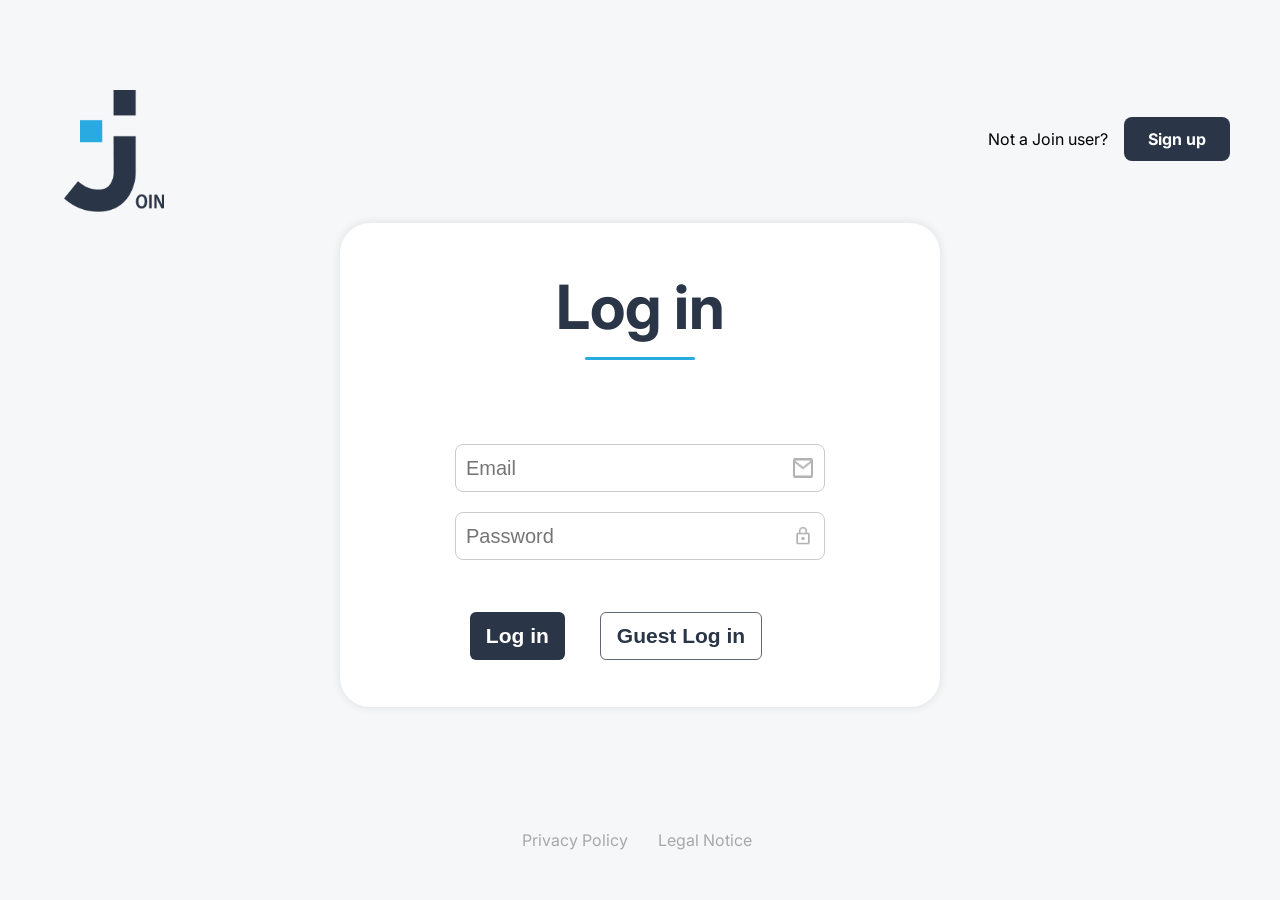
==== index.html @ 69a93306 "feat: add password visibility toggle for login & signup" ====
<!DOCTYPE html>
<html lang="en">
<head>
    <meta charset="UTF-8">
    <meta name="viewport" content="width=device-width, initial-scale=1.0">
    <title>Join – Log in</title>
    <link rel="icon" href="./assets/icons/favicon.svg" type="image/png">
    <link rel="stylesheet" href="./style.css">
    <link rel="stylesheet" href="./styles/main.css">
    <link rel="stylesheet" href="./styles/login.css">
</head>
<body class="logIn">

    <div class="splashLogoContainer" id="splashLogoContainer">
        <img class="logoImage" id="splashLogo" src="./assets/img/logo_dark.png" alt="Join Logo">
    </div>

    <header class="logInHeader fadeHeader">
        <img class="logInLogo" src="/assets/img/logo_dark.png" alt="Join Logo">
        <div class="signupContainer">
            <span>Not a Join user?</span>
            <a href="/htmls/signup.html">Sign up</a>
        </div>
    </header>

    <main class="logInMain fadeMain">
        <div class="logInBox">

            <h1>Log in</h1>

            <p id="msgBox" class="msgBox"></p>

            <form action="#">

                <div class="inputField">
                    <input
                        id="loginEmail"
                        type="email"
                        name="email"
                        placeholder="Email"
                        aria-label="Email"
                        required
                    >
                    <img class="inputIcon" src="/assets/icons/mail.png" alt="" aria-hidden="true">
                </div>

                <div class="inputField loginInputWrapper">
                    <input
                        id="loginPassword"
                        type="password"
                        name="password"
                        placeholder="Password"
                        aria-label="Password"
                        required
                    >
                    <img
                        id="loginPasswordToggle"
                        class="inputIcon passwordToggle"
                        src="/assets/icons/lock.png"
                        alt="Toggle password visibility"
                        role="button"
                        tabindex="0"
                    >
                </div>

                <p class="wrongDataAlert">Check your email and password. Please try again.</p>

                <div class="loginButtons">
                    <button class="logInBtn" type="submit">Log in</button>
                    <button class="guestBtn" type="button" id="guestLoginBtn">Guest Log in</button>
                </div>

            </form>

        </div>
    </main>

    <footer class="logInFooter fadeFooter">
        <a href="/htmls/privacy_policy.html">Privacy Policy</a>
        <a href="/htmls/legal_notice.html">Legal Notice</a>
    </footer>

    <div class="landscape_blocker">
        <p>Please rotate your device.</p>
    </div>

    <script src="./scripts/firebase.js" defer></script>
    <script src="./scripts/splashlogo.js" defer></script>
    <script src="./scripts/login.js" defer></script>
</body>
</html>
---- style.css ----
/* Variables */

.splashScreen {
  min-height: 100vh;
  background-color: var(--background-color);
}

.splashLogo {
  position: fixed;
  width: 100px;
  height: auto;
  animation: splashFlyUp 2s ease-in-out forwards;
}

@keyframes splashFlyUp {
  0% {
    top: 50%;
    left: 50%;
    transform: translate(-50%, -50%) scale(0.6);
    opacity: 0;
  }
  40% {
    top: 50%;
    left: 50%;
    transform: translate(-50%, -50%) scale(1.05);
    opacity: 1;
  }
  60% {
    top: 50%;
    left: 50%;
    transform: translate(-50%, -50%) scale(1);
    opacity: 1;
  }
  100% {
    top: 80px;
    left: 64px;
    transform: translate(0, 0) scale(1);
    opacity: 1;
  }
}

.hidden {
  display: none !important;
}

/* Reset CSS */
* {
  margin: 0;
  padding: 0;
  box-sizing: border-box;
}

body {
  min-height: 100vh;
  font-family: "Inter", sans-serif;
  font-size: 16px;
}

/* Dialog */

body:has(dialog[open]) {
  overflow: hidden;
}

dialog::backdrop {
    background: rgba(0, 0, 0, 0.3);
}
---- styles/main.css ----
/* Variables */
:root {
  /* Global */
  --color-primary: #cdcdcd;
  --color-secondary: #29abe2;
  --color-tertiary: #2a3647;
  --color-quaternary: #1fd7c1;
  --color-quinary: #0038ff;

  /* Layout backgrounds */
  --sidebar-background: #2a3647;
  --sidebar-current-background: #091931;
  --main-background: #ffffff;
  --content-background: #f6f7f8;
  --sidebar-hover-background: rgba(255, 255, 255, 0.08);
  --backdrop: rgba(0, 0, 0, 0.6);

  /* Layout */
  --header-height: 96px;
  --bottom-nav-height: 80px;
  --sidebar-width: clamp(220px, 20vw, 300px);
  --content-padding-x: clamp(16px, 3vw, 40px);
  --content-padding-y: 20px;

  /* Sidebar text/icon */
  --sidebar-link-color: #cdcdcd;
  --sidebar-current-color: #ffffff;

  /* used by add_task.css and contacts.css */
  --hover-color: #a8a8a8;
  --primary-color: var(--sidebar-background);

  /* obligatory font-sizes*/
  --font-size-button: 16px;
  --font-size-page-title: clamp(36px, 4vw, 48px);
}

/*Fonts*/
@font-face {
  font-family: "Inter";
  src: url("../assets/fonts/Inter-VariableFont_opsz,wght.ttf") format("truetype");
  font-weight: 100 900;
  font-style: normal;
}

/* Main content frame */
.content {
  min-height: calc(100vh - var(--header-height));
  margin-top: var(--header-height);
  margin-left: var(--sidebar-width);
  padding: var(--content-padding-y) var(--content-padding-x);
  background-color: var(--content-background);
}

/* Landscape blocker */
.landscape_blocker {
  position: fixed;
  inset: 0;
  z-index: 9999;
  display: none;
  justify-content: center;
  align-items: center;
  padding: var(--content-padding-y) var(--content-padding-x);
  background: var(--content-background);
  color: var(--color-tertiary);
  text-align: center;
}

.landscape_blocker p {
  font-size: 24px;
  font-weight: 700;
  line-height: 1.2;
}

@media (max-width: 767px) {
  .content {
    margin-left: 0;
  }
}

@media (max-width: 767px) {
  .content {
    min-height: calc(100dvh - var(--header-height) - var(--bottom-nav-height));
    padding-bottom: calc(var(--bottom-nav-height) + var(--content-padding-y));
  }
}

@media (max-width: 855px) and (orientation: landscape) {
  .header_main,
  .sidebar,
  .content,
  .logInHeader,
  .logInMain,
  .logInFooter {
    display: none !important;
  }

  .landscape_blocker {
    display: flex;
  }

  body {
    overflow: hidden;
  }
}
---- styles/login.css ----
.logIn {
    background-color: rgb(246, 247, 248);
}


.logInHeader {
    display: flex;
    justify-content: space-between;
    align-items: center;
    position: relative;
    z-index: 2;
    padding: 0 50px 0 40px;
    overflow: hidden;
    height: 150px;
    top: 64px;
    padding-left: 64px;
}


.logInLogo {
    width: 100px;
    height: auto;
    padding-top: 24px;
}


.splashLogoContainer {
    position: fixed;
    inset: 0;
    background-color: rgb(246, 247, 248);
    display: flex;
    align-items: center;
    justify-content: center;
    z-index: 999;
    transition: background-color 0.8s ease-in-out, opacity 0.6s ease-in-out;
}


.mobileLogoImage {
    display: none;
    position: absolute;
    top: 50%;
    left: 50%;
    width: 100px;
    height: auto;
    transform: translate(-50%, -50%);
    opacity: 1;
    z-index: 1;
    transition: opacity 0.5s ease-in-out;
}


.logoImage {
    position: absolute;
    top: 50%;
    left: 50%;
    width: 100px;
    height: auto;
    transform: translate(-50%, -50%);
    opacity: 1;
    z-index: 2;
    transition: opacity 0.5s ease-in-out;
}


@keyframes logoFlyUp {
    0% {
        top: 50%;
        left: 50%;
        transform: translate(-50%, -50%) scale(2);
    }

    100% {
        top: 40px;
        left: 40px;
        transform: translate(0, 0) scale(1);
    }
}


.animateLogo {
    animation: logoFlyUp 255ms ease-in-out forwards;
    position: fixed;
    z-index: 100;
}


.logoImage.mobileAnimate {
    animation: logoFlyUp 0.8s ease-in-out forwards;
    position: fixed;
    z-index: 101;
    opacity: 0;
}


@keyframes logoFadeSwap {
    from { opacity: 1; }
    to   { opacity: 0; }
}


.mobileLogoImage.fadeOut {
    animation: logoFadeSwap 0.5s ease-in-out forwards;
}


.logoImage.fadeIn {
    opacity: 1;
    transition: opacity 0.4s ease-in-out;
}


.mobileLogoHidden {
    display: none !important;
    opacity: 0 !important;
    pointer-events: none !important;
}


.signupContainer {
    display: flex;
    gap: 16px;
    align-items: center;
}


.signupContainer span {
    font-weight: 400;
    font-size: 16px;
    cursor: default;
    white-space: nowrap;
}


.signupContainer a {
    font-size: 16px;
    font-weight: 700;
    background-color: rgb(42, 54, 71);
    color: white;
    border: none;
    border-radius: 8px;
    padding: 12px 24px;
    display: flex;
    align-items: center;
    cursor: pointer;
    transition: background-color 0.3s ease-in-out, box-shadow 0.3s ease-in-out;
    text-decoration: none;
    white-space: nowrap;
}

.signupContainer a:hover {
    background-color: rgb(41, 171, 226);
    color: white;
    box-shadow: 0 3px 3px rgba(0, 0, 0, 0.3);
}


.fadeHeader {
    opacity: 0;
    animation: pageFadeIn 1s ease-in-out forwards;
    animation-delay: 0.4s;
}


.fadeMain {
    opacity: 0;
    animation: pageFadeIn 1s ease-in-out forwards;
    animation-delay: 0.5s;
}


.fadeFooter {
    opacity: 0;
    animation: pageFadeIn 1s ease-in-out forwards;
    animation-delay: 0.6s;
}


@keyframes pageFadeIn {
    0%   { opacity: 0; }
    70%  { opacity: 0.5; }
    100% { opacity: 1; }
}


.logInMain {
    display: flex;
    justify-content: center;
    align-items: center;
    height: calc(100vh - 270px);
}


.logInBox {
    position: relative;
    display: flex;
    flex-direction: column;
    justify-content: center;
    align-items: center;
    background-color: #fff;
    padding: 47px 115px;
    border-radius: 30px;
    gap: 32px;
    box-shadow: 0 0 10px rgba(0, 0, 0, 0.1);
    text-align: center;
    width: 600px;
}


.backArrow {
    position: absolute;
    top: 40px;
    left: 40px;
    display: flex;
    align-items: center;
    justify-content: center;
    width: 36px;
    height: 36px;
    border-radius: 50%;
    transition: background-color 0.2s ease-in-out;
}


.backArrow img {
    width: 24px;
    height: 24px;
}


.backArrow:hover {
    background-color: rgba(41, 171, 226, 0.12);
}


.logInBox h1 {
    font-weight: 700;
    font-size: 61px;
    margin: 0;
    padding-bottom: 16px;
    color: #2a3647;
    position: relative;
}


.logInBox h1::after {
    content: "";
    position: absolute;
    left: 50%;
    bottom: 0;
    width: 110px;
    height: 3px;
    background-color: rgb(41, 171, 226);
    transform: translateX(-50%);
    border-radius: 2px;
}


.logInBox form {
    display: flex;
    flex-direction: column;
    width: 100%;
    gap: 20px;
}


.loginInputWrapper input:focus {
    border: 1px solid rgba(42, 54, 71, 1);
    outline: 2px solid var(--color-secondary);
    outline-offset: 2px;
}


.inputField {
    position: relative;
}


.inputField input {
    width: 100%;
    height: 48px;
    padding: 10px 44px 10px 10px;
    border: 1px solid #ccc;
    border-radius: 8px;
    font-size: 20px;
    font-weight: 400;
    box-sizing: border-box;
}


.inputIcon {
    position: absolute;
    right: 12px;
    top: 50%;
    transform: translateY(-50%);
    width: 20px;
    height: 20px;
    pointer-events: none;
    /* Alle Icons einheitlich hellgrau einfärben (unabhängig von PNG/SVG-Quellfarbe) */
    filter: brightness(0) invert(0.7);
}


.passwordToggle.isToggle {
    pointer-events: auto;
    cursor: pointer;
}


.loginButtons {
    margin-top: 32px;
    width: 322px;
    height: 48px;
    display: flex;
    gap: 35px;
    justify-content: center;
}


.logInBtn {
    background-color: rgb(42, 54, 71);
    color: white;
    border: none;
    border-radius: 6px;
    padding: 8px 16px;
    cursor: pointer;
    font-size: 21px;
    font-weight: 700;
    transition: background-color 0.3s ease-in-out, box-shadow 0.3s ease-in-out;
}


.logInBtn:hover {
    background-color: rgb(41, 171, 226);
    color: white;
    box-shadow: 0 3px 3px rgba(0, 0, 0, 0.3);
}


.guestBtn {
    position: relative;
    background-color: white;
    border: 1px solid rgb(95, 104, 117);
    color: rgb(42, 54, 71);
    border-radius: 6px;
    padding: 8px 16px;
    cursor: pointer;
    font-size: 21px;
    font-weight: 700;
}


.guestBtn::after {
    content: "";
    position: absolute;
    top: -1px;
    left: -1px;
    right: -1px;
    bottom: -1px;
    border: 2px solid transparent;
    border-radius: inherit;
    transition: border-color 0.3s ease-in-out;
    pointer-events: none;
}


.guestBtn:hover {
    border-color: rgb(41, 171, 226);
    color: rgb(41, 171, 226);
    box-shadow: 0 3px 3px rgba(0, 0, 0, 0.3);
}


.guestBtn:hover::after {
    border-color: rgb(41, 171, 226);
}


.logInFooter {
    display: flex;
    justify-content: center;
    align-items: center;
    height: 120px;
}


.logInFooter a {
    color: rgb(168, 168, 168);
    transition: color 0.2s ease-in-out, font-weight 0.2s ease-in-out;
    width: 130px;
    text-align: center;
    font-size: 16px;
    font-weight: 400;
    text-decoration: none;
}


.logInFooter a:hover {
    color: rgb(41, 171, 226);
    transform: scale(1.01);
    font-weight: bold;
}


.wrongDataAlert {
    display: none;
    font-size: 12px;
    color: rgb(255, 129, 144);
}


.passwordMismatch {
    display: none;
    font-size: 12px;
    color: rgb(255, 129, 144);
    text-align: left;
    margin-top: -12px;
}

.passwordMismatch.visible {
    display: block;
}


.msgBox {
    font-size: 14px;
    color: rgb(41, 171, 226);
    font-weight: 600;
    min-height: 20px;
}


#loginPassword {
    text-indent: 0 !important;
}


.signupCheckboxLabel {
    display: flex;
    align-items: center;
    gap: 12px;
    font-size: 16px;
    font-weight: 400;
    color: rgb(42, 54, 71);
    cursor: pointer;
    text-align: left;
}


.signupCheckboxLabel input[type="checkbox"] {
    width: 18px;
    height: 18px;
    flex-shrink: 0;
    cursor: pointer;
    accent-color: rgb(42, 54, 71);
}


.signupCheckboxLabel a {
    color: rgb(41, 171, 226);
    font-weight: 700;
    text-decoration: none;
}


.signupCheckboxLabel a:hover {
    text-decoration: underline;
}


.signupButtons {
    margin-top: 16px;
    justify-content: center;
}


.logInBtn:disabled {
    background-color: rgb(168, 168, 168);
    cursor: not-allowed;
    box-shadow: none;
}


.signupToast {
    position: fixed;
    bottom: 40px;
    right: 40px;
    background-color: rgb(42, 54, 71);
    color: white;
    font-size: 16px;
    font-weight: 700;
    border-radius: 8px;
    padding: 12px 24px;
    box-shadow: 0 4px 12px rgba(0, 0, 0, 0.25);
    opacity: 0;
    transform: translateY(20px);
    transition: opacity 0.4s ease, transform 0.4s ease;
    pointer-events: none;
    z-index: 999;
}


.signupToast.show {
    opacity: 1;
    transform: translateY(0);
}


@media (max-width: 600px) {
    .logInHeader {
        height: clamp(96px, 30vw, 130px);
        top: clamp(16px, 8vw, 48px);
        padding: 0 clamp(16px, 6vw, 40px);
    }

    .logInLogo {
        width: clamp(64px, 22vw, 90px);
        padding-top: clamp(8px, 4vw, 20px);
    }

    .signupContainer {
        gap: clamp(8px, 3vw, 16px);
    }

    .signupContainer span {
        font-size: clamp(14px, 4vw, 16px);
    }

    .signupContainer a {
        font-size: clamp(14px, 4vw, 16px);
        padding: clamp(8px, 3vw, 12px) clamp(12px, 4vw, 20px);
    }

    .logInMain {
        height: auto;
        min-height: calc(100vh - 240px);
        padding: clamp(24px, 8vw, 48px) clamp(12px, 4vw, 24px);
        box-sizing: border-box;
    }

    .logInBox {
        width: clamp(280px, 92vw, 600px);
        padding: clamp(28px, 8vw, 47px) clamp(20px, 7vw, 48px);
        gap: clamp(20px, 6vw, 32px);
        box-sizing: border-box;
    }

    .logInBox h1 {
        font-size: clamp(40px, 14vw, 61px);
    }

    .backArrow {
        top: clamp(16px, 5vw, 40px);
        left: clamp(16px, 5vw, 40px);
        width: 32px;
        height: 32px;
    }

    .backArrow img {
        width: 20px;
        height: 20px;
    }

    .loginButtons {
        width: 100%;
        height: auto;
        gap: clamp(12px, 4vw, 20px);
    }

    .logInBtn,
    .guestBtn {
        font-size: clamp(16px, 5vw, 21px);
        padding: clamp(8px, 3vw, 10px) clamp(14px, 5vw, 20px);
    }

    .logInFooter {
        height: auto;
        min-height: 96px;
        flex-wrap: wrap;
        gap: 8px;
        padding: 16px clamp(12px, 4vw, 24px);
        box-sizing: border-box;
    }

    .logInFooter a {
        width: auto;
        max-width: 100%;
        padding: 8px;
        white-space: normal;
    }
}


@media (max-width: 360px) {
    .signupContainer {
        flex-direction: column;
        align-items: flex-end;
    }

    .loginButtons {
        flex-direction: column;
        align-items: stretch;
    }
}
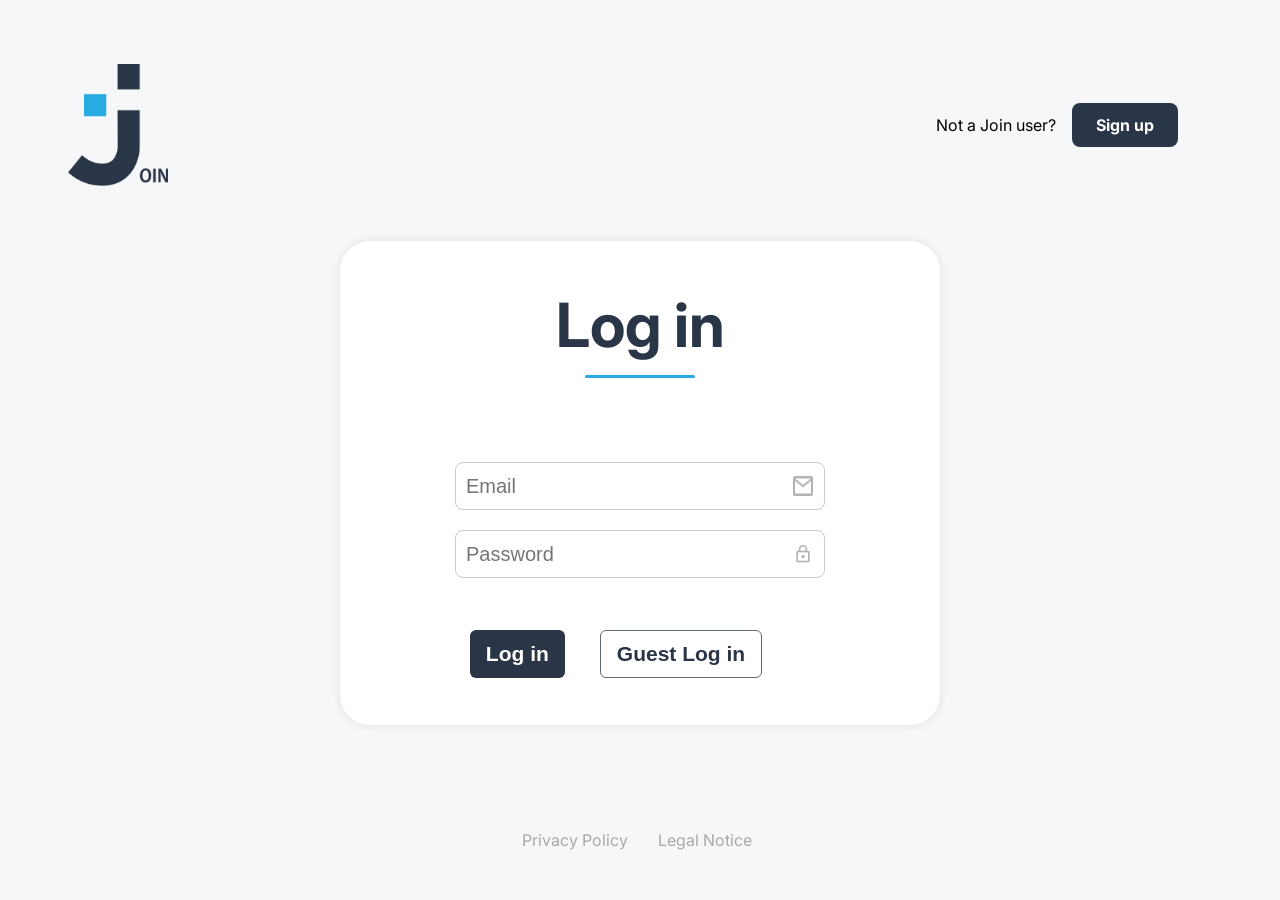
==== commit f2ff893e: "Align login and signup layout with Figma" ====
--- a/index.html
+++ b/index.html
@@ -15,70 +15,72 @@
         <img class="logoImage" id="splashLogo" src="./assets/img/logo_dark.png" alt="Join Logo">
     </div>
 
-    <header class="logInHeader fadeHeader">
-        <img class="logInLogo" src="/assets/img/logo_dark.png" alt="Join Logo">
-        <div class="signupContainer">
-            <span>Not a Join user?</span>
-            <a href="/htmls/signup.html">Sign up</a>
-        </div>
-    </header>
+    <div class="loginPageWrapper">
+        <header class="logInHeader fadeHeader">
+            <img class="logInLogo" src="/assets/img/logo_dark.png" alt="Join Logo">
+            <div class="signupContainer">
+                <span>Not a Join user?</span>
+                <a href="/htmls/signup.html">Sign up</a>
+            </div>
+        </header>
 
-    <main class="logInMain fadeMain">
-        <div class="logInBox">
+        <main class="logInMain fadeMain">
+            <div class="logInBox">
 
-            <h1>Log in</h1>
+                <h1>Log in</h1>
 
-            <p id="msgBox" class="msgBox"></p>
+                <p id="msgBox" class="msgBox"></p>
 
-            <form action="#">
+                <form action="#">
 
-                <div class="inputField">
-                    <input
-                        id="loginEmail"
-                        type="email"
-                        name="email"
-                        placeholder="Email"
-                        aria-label="Email"
-                        required
-                    >
-                    <img class="inputIcon" src="/assets/icons/mail.png" alt="" aria-hidden="true">
-                </div>
+                    <div class="inputField">
+                        <input
+                            id="loginEmail"
+                            type="email"
+                            name="email"
+                            placeholder="Email"
+                            aria-label="Email"
+                            required
+                        >
+                        <img class="inputIcon" src="/assets/icons/mail.png" alt="" aria-hidden="true">
+                    </div>
 
-                <div class="inputField loginInputWrapper">
-                    <input
-                        id="loginPassword"
-                        type="password"
-                        name="password"
-                        placeholder="Password"
-                        aria-label="Password"
-                        required
-                    >
-                    <img
-                        id="loginPasswordToggle"
-                        class="inputIcon passwordToggle"
-                        src="/assets/icons/lock.png"
-                        alt="Toggle password visibility"
-                        role="button"
-                        tabindex="0"
-                    >
-                </div>
+                    <div class="inputField loginInputWrapper">
+                        <input
+                            id="loginPassword"
+                            type="password"
+                            name="password"
+                            placeholder="Password"
+                            aria-label="Password"
+                            required
+                        >
+                        <img
+                            id="loginPasswordToggle"
+                            class="inputIcon passwordToggle"
+                            src="/assets/icons/lock.png"
+                            alt="Toggle password visibility"
+                            role="button"
+                            tabindex="0"
+                        >
+                    </div>
 
-                <p class="wrongDataAlert">Check your email and password. Please try again.</p>
+                    <p class="wrongDataAlert">Check your email and password. Please try again.</p>
 
-                <div class="loginButtons">
-                    <button class="logInBtn" type="submit">Log in</button>
-                    <button class="guestBtn" type="button" id="guestLoginBtn">Guest Log in</button>
-                </div>
+                    <div class="loginButtons">
+                        <button class="logInBtn" type="submit">Log in</button>
+                        <button class="guestBtn" type="button" id="guestLoginBtn">Guest Log in</button>
+                    </div>
 
-            </form>
+                </form>
 
-        </div>
-    </main>
+            </div>
+        </main>
 
-    <footer class="logInFooter fadeFooter">
-        <a href="/htmls/privacy_policy.html">Privacy Policy</a>
-        <a href="/htmls/legal_notice.html">Legal Notice</a>
-    </footer>
+        <footer class="logInFooter fadeFooter">
+            <a href="/htmls/privacy_policy.html">Privacy Policy</a>
+            <a href="/htmls/legal_notice.html">Legal Notice</a>
+        </footer>
+    </div>
 
     <div class="landscape_blocker">
         <p>Please rotate your device.</p>
--- a/styles/main.css
+++ b/styles/main.css
@@ -12,7 +12,7 @@
   --sidebar-current-background: #091931;
   --main-background: #ffffff;
   --content-background: #f6f7f8;
-  --sidebar-hover-background: rgba(255, 255, 255, 0.08);
+  --sidebar-hover-background: color-mix(in srgb, var(--color-secondary) 20%, transparent);
   --backdrop: rgba(0, 0, 0, 0.6);
 
   /* Layout */
--- a/styles/login.css
+++ b/styles/login.css
@@ -1,5 +1,19 @@
 .logIn {
     background-color: rgb(246, 247, 248);
+    margin: 0;
+    min-height: 100vh;
+}
+
+
+.loginPageWrapper {
+    display: flex;
+    flex-direction: column;
+    width: 100%;
+    max-width: 1440px;
+    min-height: 100vh;
+    margin: 0 auto;
+    background: rgb(246, 247, 248);
+    box-sizing: border-box;
 }
 
 
@@ -9,18 +23,15 @@
     align-items: center;
     position: relative;
     z-index: 2;
-    padding: 0 50px 0 40px;
-    overflow: hidden;
-    height: 150px;
-    top: 64px;
-    padding-left: 64px;
+    padding: 64px clamp(40px, 8vw, 116px) 0 clamp(40px, 5.3vw, 77px);
+    min-height: 150px;
+    box-sizing: border-box;
 }
 
 
 .logInLogo {
     width: 100px;
     height: auto;
-    padding-top: 24px;
 }
 
 
@@ -187,7 +198,9 @@
     display: flex;
     justify-content: center;
     align-items: center;
-    height: calc(100vh - 270px);
+    flex: 1;
+    padding: 0 clamp(16px, 4vw, 64px);
+    box-sizing: border-box;
 }
 
 
@@ -379,7 +392,7 @@
     display: flex;
     justify-content: center;
     align-items: center;
-    height: 120px;
+    min-height: 120px;
 }
 
 
@@ -506,15 +519,18 @@
 
 
 @media (max-width: 600px) {
+    .loginPageWrapper {
+        min-height: 100svh;
+    }
+
     .logInHeader {
         height: clamp(96px, 30vw, 130px);
-        top: clamp(16px, 8vw, 48px);
-        padding: 0 clamp(16px, 6vw, 40px);
+        min-height: auto;
+        padding: clamp(24px, 8vw, 48px) clamp(16px, 6vw, 40px) 0;
     }
 
     .logInLogo {
         width: clamp(64px, 22vw, 90px);
-        padding-top: clamp(8px, 4vw, 20px);
     }
 
     .signupContainer {
@@ -531,8 +547,7 @@
     }
 
     .logInMain {
-        height: auto;
-        min-height: calc(100vh - 240px);
+        min-height: 0;
         padding: clamp(24px, 8vw, 48px) clamp(12px, 4vw, 24px);
         box-sizing: border-box;
     }
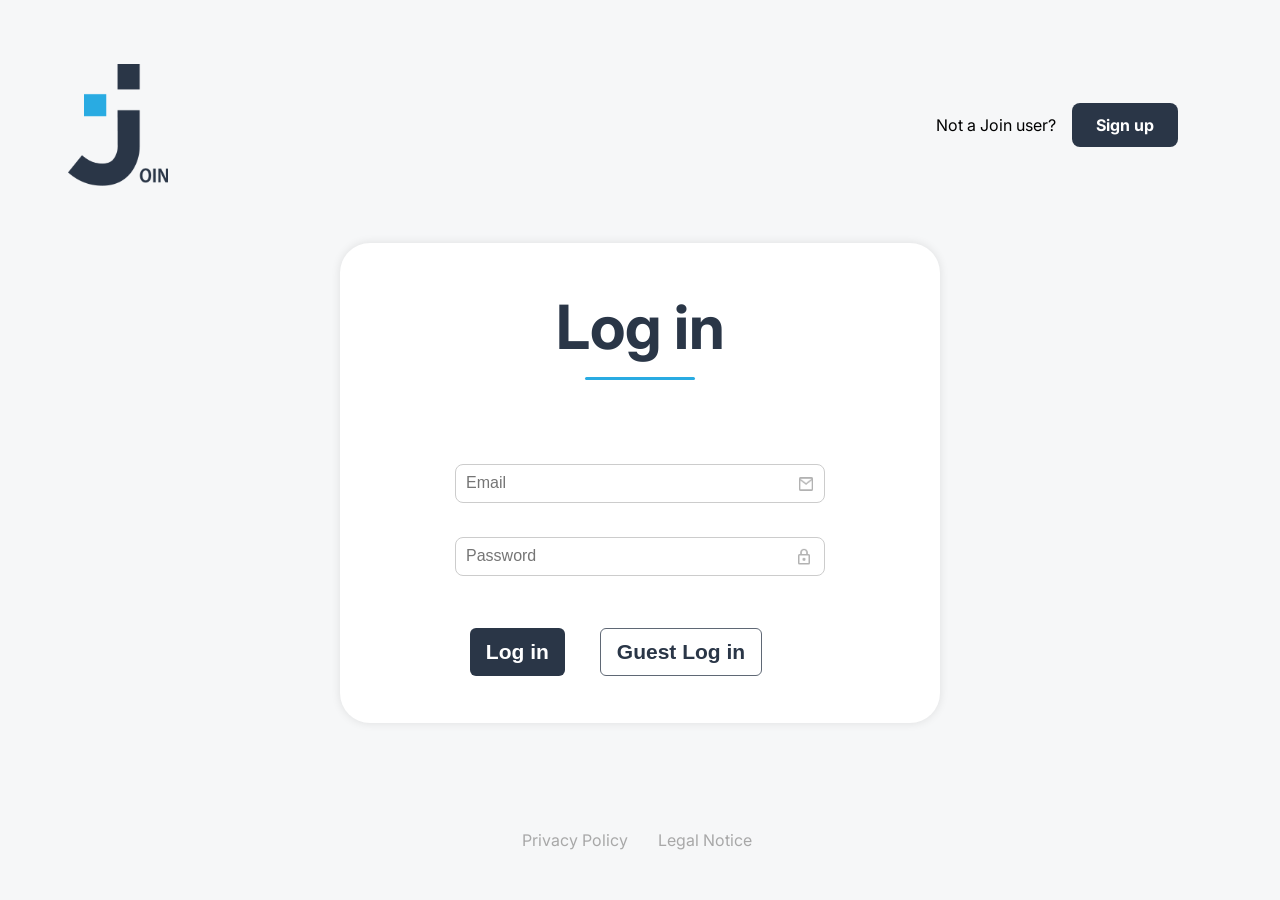
==== commit f0969d45: "Fix: some desing fixes" ====
--- a/index.html
+++ b/index.html
@@ -12,15 +12,18 @@
 <body class="logIn">
 
     <div class="splashLogoContainer" id="splashLogoContainer">
-        <img class="logoImage" id="splashLogo" src="./assets/img/logo_dark.png" alt="Join Logo">
+        <picture>
+            <source media="(max-width: 600px)" srcset="./assets/img/logo.png">
+            <img class="logoImage" id="splashLogo" src="./assets/img/logo_dark.png" alt="Join Logo">
+        </picture>
     </div>
 
     <div class="loginPageWrapper">
         <header class="logInHeader fadeHeader">
-            <img class="logInLogo" src="/assets/img/logo_dark.png" alt="Join Logo">
+            <img class="logInLogo" src="./assets/img/logo_dark.png" alt="Join Logo">
             <div class="signupContainer">
                 <span>Not a Join user?</span>
-                <a href="/htmls/signup.html">Sign up</a>
+                <a href="./htmls/signup.html">Sign up</a>
             </div>
         </header>
 
@@ -31,7 +34,7 @@
 
                 <p id="msgBox" class="msgBox"></p>
 
-                <form action="#">
+                <form action="#" novalidate>
 
                     <div class="inputField">
                         <input
@@ -40,10 +43,10 @@
                             name="email"
                             placeholder="Email"
                             aria-label="Email"
-                            required
                         >
-                        <img class="inputIcon" src="/assets/icons/mail.png" alt="" aria-hidden="true">
+                        <img class="inputIcon" src="./assets/icons/mail.png" alt="" aria-hidden="true">
                     </div>
+                    <span id="loginEmailError" class="inputError">Please enter a valid email address</span>
 
                     <div class="inputField loginInputWrapper">
                         <input
@@ -52,12 +55,11 @@
                             name="password"
                             placeholder="Password"
                             aria-label="Password"
-                            required
                         >
                         <img
                             id="loginPasswordToggle"
                             class="inputIcon passwordToggle"
-                            src="/assets/icons/lock.png"
+                            src="./assets/icons/lock.png"
                             alt="Toggle password visibility"
                             role="button"
                             tabindex="0"
@@ -77,8 +79,8 @@
         </main>
 
         <footer class="logInFooter fadeFooter">
-            <a href="/htmls/privacy_policy.html">Privacy Policy</a>
-            <a href="/htmls/legal_notice.html">Legal Notice</a>
+            <a href="./htmls/privacy_policy.html">Privacy Policy</a>
+            <a href="./htmls/legal_notice.html">Legal Notice</a>
         </footer>
     </div>
 
--- a/styles/login.css
+++ b/styles/login.css
@@ -275,6 +275,10 @@
     gap: 20px;
 }
 
+.loginInputWrapper {
+    margin-top: -8px;
+}
+
 
 .loginInputWrapper input:focus {
     border: 1px solid rgba(42, 54, 71, 1);
@@ -290,12 +294,12 @@
 
 .inputField input {
     width: 100%;
-    height: 48px;
-    padding: 10px 44px 10px 10px;
+    /* height: 44px; */
+    padding: 9px 44px 10px 10px;
     border: 1px solid #ccc;
     border-radius: 8px;
-    font-size: 20px;
-    font-weight: 400;
+    font-size: 16px;
+    /* font-weight: 300; */
     box-sizing: border-box;
 }
 
@@ -305,8 +309,8 @@
     right: 12px;
     top: 50%;
     transform: translateY(-50%);
-    width: 20px;
-    height: 20px;
+    width: 18px;
+    height: 18px;
     pointer-events: none;
     /* Alle Icons einheitlich hellgrau einfärben (unabhängig von PNG/SVG-Quellfarbe) */
     filter: brightness(0) invert(0.7);
@@ -416,21 +420,27 @@
 
 .wrongDataAlert {
     display: none;
+    font-size: 14px;
+    white-space: nowrap;
+    overflow: hidden;
+    width: 100%;
+    color: rgb(255, 129, 144);
+}
+
+
+.inputError {
+    display: block;
+    visibility: hidden;
     font-size: 12px;
-    color: rgb(255, 129, 144);
-}
-
-
-.passwordMismatch {
-    display: none;
-    font-size: 12px;
+    line-height: 1;
+    height: 14px;
     color: rgb(255, 129, 144);
     text-align: left;
     margin-top: -12px;
 }
 
-.passwordMismatch.visible {
-    display: block;
+.inputError.visible {
+    visibility: visible;
 }
 
 
@@ -444,6 +454,17 @@
 
 #loginPassword {
     text-indent: 0 !important;
+}
+
+#loginPassword:focus {
+    border: 1px solid #ccc;
+    border-top: 2px solid rgb(41, 171, 226);
+    outline: none;
+}
+
+.inputField:has(#loginEmail) .inputIcon {
+    width: 14px;
+    height: 14px;
 }
 
 
@@ -519,6 +540,14 @@
 
 
 @media (max-width: 600px) {
+    .splashLogoContainer {
+        background-color: #2a3647;
+    }
+
+    .logoImage {
+        width: clamp(64px, 22vw, 90px);
+    }
+
     .loginPageWrapper {
         min-height: 100svh;
     }
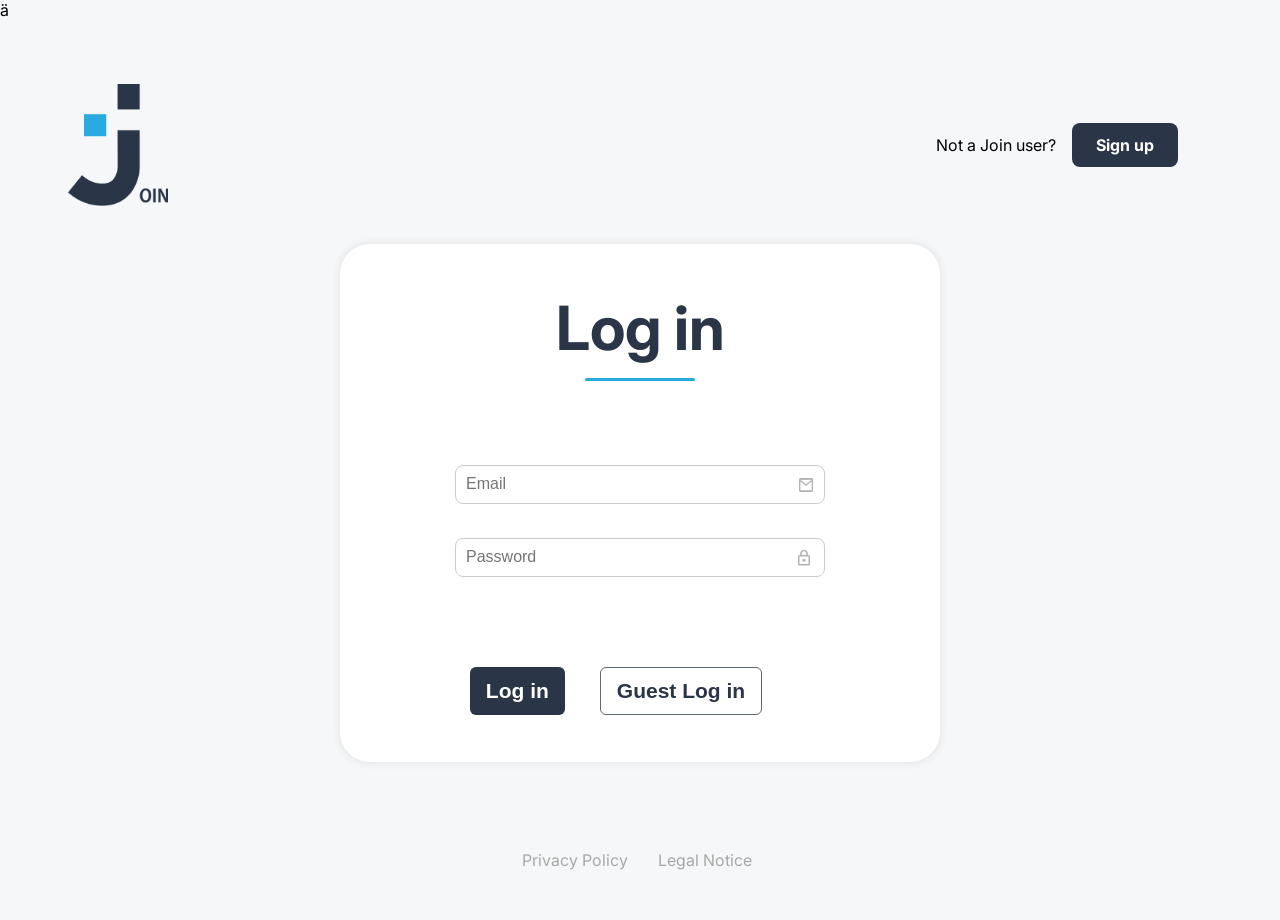
==== commit bf3ebba8: "fix(board): some update" ====
--- a/index.html
+++ b/index.html
@@ -1,4 +1,4 @@
-<!DOCTYPE html>
+ä<!DOCTYPE html>
 <html lang="en">
 <head>
     <meta charset="UTF-8">
--- a/styles/main.css
+++ b/styles/main.css
@@ -35,12 +35,35 @@
   --font-size-page-title: clamp(36px, 4vw, 48px);
 }
 
+/* hover */
+button,
+a,
+.summary_card,
+.sidebar_link,
+.bottom_nav_item,
+.add_task_prio_btn,
+.assigned_trigger,
+.contact_item,
+.task_card {
+  transition:
+    background-color 120ms ease-in-out,
+    color 120ms ease-in-out,
+    border-color 120ms ease-in-out,
+    box-shadow 120ms ease-in-out,
+    transform 120ms ease-in-out,
+    filter 120ms ease-in-out;
+}
+
 /*Fonts*/
 @font-face {
   font-family: "Inter";
   src: url("../assets/fonts/Inter-VariableFont_opsz,wght.ttf") format("truetype");
   font-weight: 100 900;
   font-style: normal;
+}
+
+body.no-scroll {
+  overflow: hidden;
 }
 
 /* Main content frame */
@@ -72,13 +95,29 @@
   line-height: 1.2;
 }
 
-@media (max-width: 767px) {
+.more_contacts {
+    width: 32px;
+    height: 32px;
+    margin-left: 2px;
+    margin-top: 9px;
+    border-radius: 50%;
+    display: flex;
+    justify-content: center;
+    align-items: center;
+    background: #2A3647;
+    color: white;
+    font-size: 16px;
+    font-weight: 600;
+    cursor: pointer;
+}
+
+@media (max-width: 1023px) {
   .content {
     margin-left: 0;
   }
 }
 
-@media (max-width: 767px) {
+@media (max-width: 1023px) {
   .content {
     min-height: calc(100dvh - var(--header-height) - var(--bottom-nav-height));
     padding-bottom: calc(var(--bottom-nav-height) + var(--content-padding-y));
--- a/styles/login.css
+++ b/styles/login.css
@@ -294,12 +294,10 @@
 
 .inputField input {
     width: 100%;
-    /* height: 44px; */
     padding: 9px 44px 10px 10px;
     border: 1px solid #ccc;
     border-radius: 8px;
     font-size: 16px;
-    /* font-weight: 300; */
     box-sizing: border-box;
 }
 
@@ -419,12 +417,17 @@
 
 
 .wrongDataAlert {
-    display: none;
+    visibility: hidden;
     font-size: 14px;
+    min-height: 18px;
     white-space: nowrap;
     overflow: hidden;
     width: 100%;
     color: rgb(255, 129, 144);
+}
+
+.wrongDataAlert.visible {
+    visibility: visible;
 }
 
 
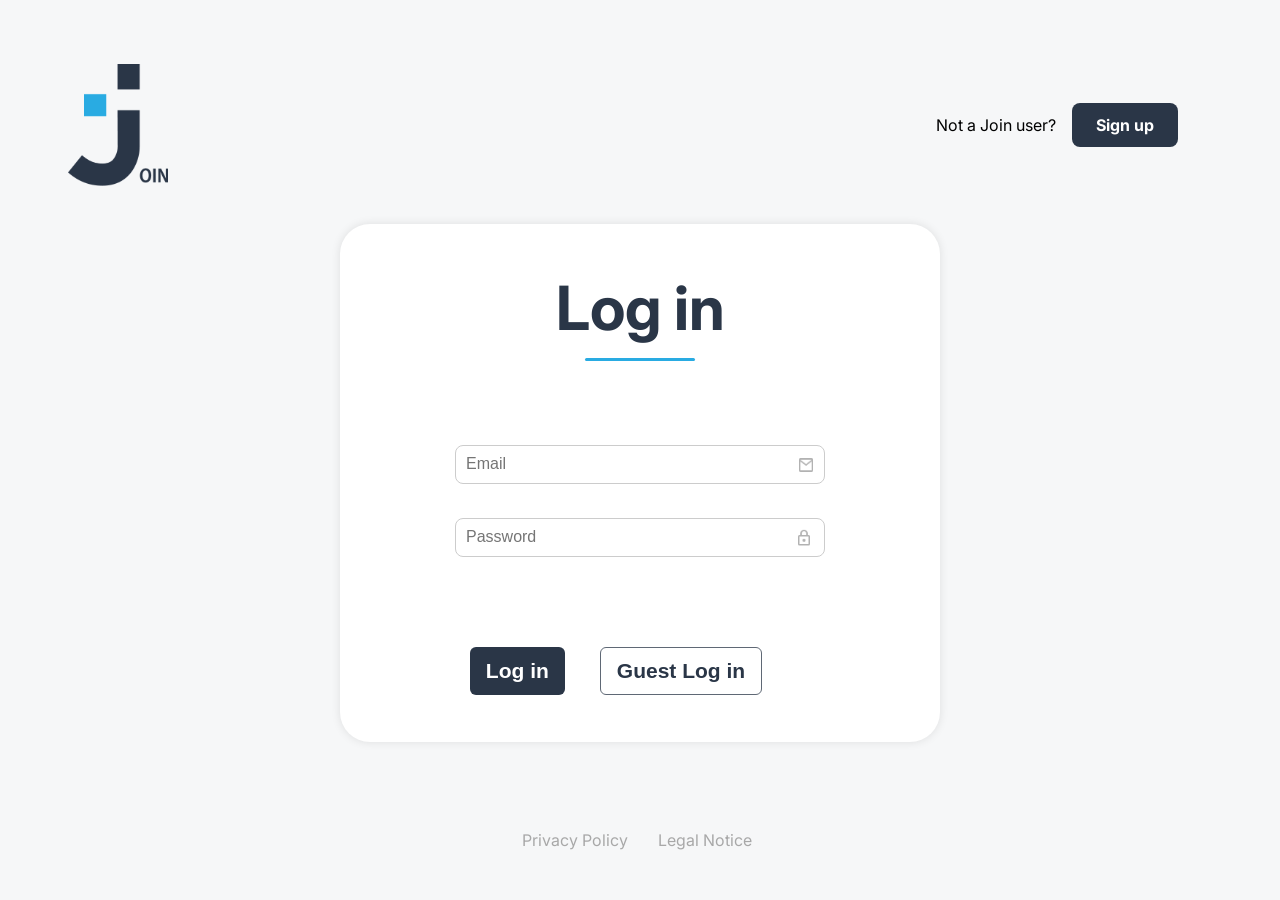
==== commit 7308211a: "refactor(login): clean up login.css and extract splash styles" ====
--- a/index.html
+++ b/index.html
@@ -1,4 +1,4 @@
-ä<!DOCTYPE html>
+<!DOCTYPE html>
 <html lang="en">
 <head>
     <meta charset="UTF-8">
@@ -8,6 +8,7 @@
     <link rel="stylesheet" href="./style.css">
     <link rel="stylesheet" href="./styles/main.css">
     <link rel="stylesheet" href="./styles/login.css">
+    <link rel="stylesheet" href="./styles/splash.css">
 </head>
 <body class="logIn">
 
--- a/styles/main.css
+++ b/styles/main.css
@@ -98,7 +98,7 @@
 .more_contacts {
     width: 32px;
     height: 32px;
-    margin-left: 2px;
+    margin-left: 7px;
     margin-top: 9px;
     border-radius: 50%;
     display: flex;
--- a/styles/login.css
+++ b/styles/login.css
@@ -3,7 +3,6 @@
     margin: 0;
     min-height: 100vh;
 }
-
 
 .loginPageWrapper {
     display: flex;
@@ -16,7 +15,6 @@
     box-sizing: border-box;
 }
 
-
 .logInHeader {
     display: flex;
     justify-content: space-between;
@@ -28,112 +26,16 @@
     box-sizing: border-box;
 }
 
-
 .logInLogo {
     width: 100px;
     height: auto;
 }
 
-
-.splashLogoContainer {
-    position: fixed;
-    inset: 0;
-    background-color: rgb(246, 247, 248);
-    display: flex;
-    align-items: center;
-    justify-content: center;
-    z-index: 999;
-    transition: background-color 0.8s ease-in-out, opacity 0.6s ease-in-out;
-}
-
-
-.mobileLogoImage {
-    display: none;
-    position: absolute;
-    top: 50%;
-    left: 50%;
-    width: 100px;
-    height: auto;
-    transform: translate(-50%, -50%);
-    opacity: 1;
-    z-index: 1;
-    transition: opacity 0.5s ease-in-out;
-}
-
-
-.logoImage {
-    position: absolute;
-    top: 50%;
-    left: 50%;
-    width: 100px;
-    height: auto;
-    transform: translate(-50%, -50%);
-    opacity: 1;
-    z-index: 2;
-    transition: opacity 0.5s ease-in-out;
-}
-
-
-@keyframes logoFlyUp {
-    0% {
-        top: 50%;
-        left: 50%;
-        transform: translate(-50%, -50%) scale(2);
-    }
-
-    100% {
-        top: 40px;
-        left: 40px;
-        transform: translate(0, 0) scale(1);
-    }
-}
-
-
-.animateLogo {
-    animation: logoFlyUp 255ms ease-in-out forwards;
-    position: fixed;
-    z-index: 100;
-}
-
-
-.logoImage.mobileAnimate {
-    animation: logoFlyUp 0.8s ease-in-out forwards;
-    position: fixed;
-    z-index: 101;
-    opacity: 0;
-}
-
-
-@keyframes logoFadeSwap {
-    from { opacity: 1; }
-    to   { opacity: 0; }
-}
-
-
-.mobileLogoImage.fadeOut {
-    animation: logoFadeSwap 0.5s ease-in-out forwards;
-}
-
-
-.logoImage.fadeIn {
-    opacity: 1;
-    transition: opacity 0.4s ease-in-out;
-}
-
-
-.mobileLogoHidden {
-    display: none !important;
-    opacity: 0 !important;
-    pointer-events: none !important;
-}
-
-
 .signupContainer {
     display: flex;
     gap: 16px;
     align-items: center;
 }
-
 
 .signupContainer span {
     font-weight: 400;
@@ -141,7 +43,6 @@
     cursor: default;
     white-space: nowrap;
 }
-
 
 .signupContainer a {
     font-size: 16px;
@@ -165,27 +66,16 @@
     box-shadow: 0 3px 3px rgba(0, 0, 0, 0.3);
 }
 
-
-.fadeHeader {
-    opacity: 0;
-    animation: pageFadeIn 1s ease-in-out forwards;
-    animation-delay: 0.4s;
-}
-
-
-.fadeMain {
-    opacity: 0;
-    animation: pageFadeIn 1s ease-in-out forwards;
-    animation-delay: 0.5s;
-}
-
-
+.fadeHeader,
+.fadeMain,
 .fadeFooter {
     opacity: 0;
     animation: pageFadeIn 1s ease-in-out forwards;
-    animation-delay: 0.6s;
-}
-
+}
+
+.fadeHeader { animation-delay: 0.4s; }
+.fadeMain   { animation-delay: 0.5s; }
+.fadeFooter { animation-delay: 0.6s; }
 
 @keyframes pageFadeIn {
     0%   { opacity: 0; }
@@ -193,7 +83,6 @@
     100% { opacity: 1; }
 }
 
-
 .logInMain {
     display: flex;
     justify-content: center;
@@ -202,7 +91,6 @@
     padding: 0 clamp(16px, 4vw, 64px);
     box-sizing: border-box;
 }
-
 
 .logInBox {
     position: relative;
@@ -219,7 +107,6 @@
     width: 600px;
 }
 
-
 .backArrow {
     position: absolute;
     top: 40px;
@@ -233,17 +120,14 @@
     transition: background-color 0.2s ease-in-out;
 }
 
-
 .backArrow img {
     width: 24px;
     height: 24px;
 }
 
-
 .backArrow:hover {
     background-color: rgba(41, 171, 226, 0.12);
 }
-
 
 .logInBox h1 {
     font-weight: 700;
@@ -253,7 +137,6 @@
     color: #2a3647;
     position: relative;
 }
-
 
 .logInBox h1::after {
     content: "";
@@ -267,7 +150,6 @@
     border-radius: 2px;
 }
 
-
 .logInBox form {
     display: flex;
     flex-direction: column;
@@ -278,7 +160,6 @@
 .loginInputWrapper {
     margin-top: -8px;
 }
-
 
 .loginInputWrapper input:focus {
     border: 1px solid rgba(42, 54, 71, 1);
@@ -286,11 +167,9 @@
     outline-offset: 2px;
 }
 
-
 .inputField {
     position: relative;
 }
-
 
 .inputField input {
     width: 100%;
@@ -300,7 +179,6 @@
     font-size: 16px;
     box-sizing: border-box;
 }
-
 
 .inputIcon {
     position: absolute;
@@ -310,16 +188,13 @@
     width: 18px;
     height: 18px;
     pointer-events: none;
-    /* Alle Icons einheitlich hellgrau einfärben (unabhängig von PNG/SVG-Quellfarbe) */
     filter: brightness(0) invert(0.7);
 }
-
 
 .passwordToggle.isToggle {
     pointer-events: auto;
     cursor: pointer;
 }
-
 
 .loginButtons {
     margin-top: 32px;
@@ -329,7 +204,6 @@
     gap: 35px;
     justify-content: center;
 }
-
 
 .logInBtn {
     background-color: rgb(42, 54, 71);
@@ -343,13 +217,17 @@
     transition: background-color 0.3s ease-in-out, box-shadow 0.3s ease-in-out;
 }
 
-
 .logInBtn:hover {
     background-color: rgb(41, 171, 226);
     color: white;
     box-shadow: 0 3px 3px rgba(0, 0, 0, 0.3);
 }
 
+.logInBtn:disabled {
+    background-color: rgb(168, 168, 168);
+    cursor: not-allowed;
+    box-shadow: none;
+}
 
 .guestBtn {
     position: relative;
@@ -362,7 +240,6 @@
     font-size: 21px;
     font-weight: 700;
 }
-
 
 .guestBtn::after {
     content: "";
@@ -377,26 +254,22 @@
     pointer-events: none;
 }
 
-
 .guestBtn:hover {
     border-color: rgb(41, 171, 226);
     color: rgb(41, 171, 226);
     box-shadow: 0 3px 3px rgba(0, 0, 0, 0.3);
 }
 
-
 .guestBtn:hover::after {
     border-color: rgb(41, 171, 226);
 }
 
-
 .logInFooter {
     display: flex;
     justify-content: center;
     align-items: center;
     min-height: 120px;
 }
-
 
 .logInFooter a {
     color: rgb(168, 168, 168);
@@ -408,13 +281,11 @@
     text-decoration: none;
 }
 
-
 .logInFooter a:hover {
     color: rgb(41, 171, 226);
     transform: scale(1.01);
     font-weight: bold;
 }
-
 
 .wrongDataAlert {
     visibility: hidden;
@@ -425,11 +296,6 @@
     width: 100%;
     color: rgb(255, 129, 144);
 }
-
-.wrongDataAlert.visible {
-    visibility: visible;
-}
-
 
 .inputError {
     display: block;
@@ -442,10 +308,10 @@
     margin-top: -12px;
 }
 
+.wrongDataAlert.visible,
 .inputError.visible {
     visibility: visible;
 }
-
 
 .msgBox {
     font-size: 14px;
@@ -454,7 +320,6 @@
     min-height: 20px;
 }
 
-
 #loginPassword {
     text-indent: 0 !important;
 }
@@ -470,7 +335,6 @@
     height: 14px;
 }
 
-
 .signupCheckboxLabel {
     display: flex;
     align-items: center;
@@ -481,7 +345,6 @@
     cursor: pointer;
     text-align: left;
 }
-
 
 .signupCheckboxLabel input[type="checkbox"] {
     width: 18px;
@@ -491,31 +354,20 @@
     accent-color: rgb(42, 54, 71);
 }
 
-
 .signupCheckboxLabel a {
     color: rgb(41, 171, 226);
     font-weight: 700;
     text-decoration: none;
 }
 
-
 .signupCheckboxLabel a:hover {
     text-decoration: underline;
 }
 
-
 .signupButtons {
     margin-top: 16px;
     justify-content: center;
 }
-
-
-.logInBtn:disabled {
-    background-color: rgb(168, 168, 168);
-    cursor: not-allowed;
-    box-shadow: none;
-}
-
 
 .signupToast {
     position: fixed;
@@ -535,22 +387,12 @@
     z-index: 999;
 }
 
-
 .signupToast.show {
     opacity: 1;
     transform: translateY(0);
 }
 
-
 @media (max-width: 600px) {
-    .splashLogoContainer {
-        background-color: #2a3647;
-    }
-
-    .logoImage {
-        width: clamp(64px, 22vw, 90px);
-    }
-
     .loginPageWrapper {
         min-height: 100svh;
     }
@@ -636,7 +478,6 @@
     }
 }
 
-
 @media (max-width: 360px) {
     .signupContainer {
         flex-direction: column;
--- a/styles/splash.css
+++ b/styles/splash.css
@@ -0,0 +1,32 @@
+.splashLogoContainer {
+    position: fixed;
+    inset: 0;
+    background-color: rgb(246, 247, 248);
+    display: flex;
+    align-items: center;
+    justify-content: center;
+    z-index: 999;
+    transition: background-color 0.8s ease-in-out, opacity 0.6s ease-in-out;
+}
+
+.logoImage {
+    position: absolute;
+    top: 50%;
+    left: 50%;
+    width: 100px;
+    height: auto;
+    transform: translate(-50%, -50%);
+    opacity: 1;
+    z-index: 2;
+    transition: opacity 0.5s ease-in-out;
+}
+
+@media (max-width: 600px) {
+    .splashLogoContainer {
+        background-color: #2a3647;
+    }
+
+    .logoImage {
+        width: clamp(64px, 22vw, 90px);
+    }
+}
